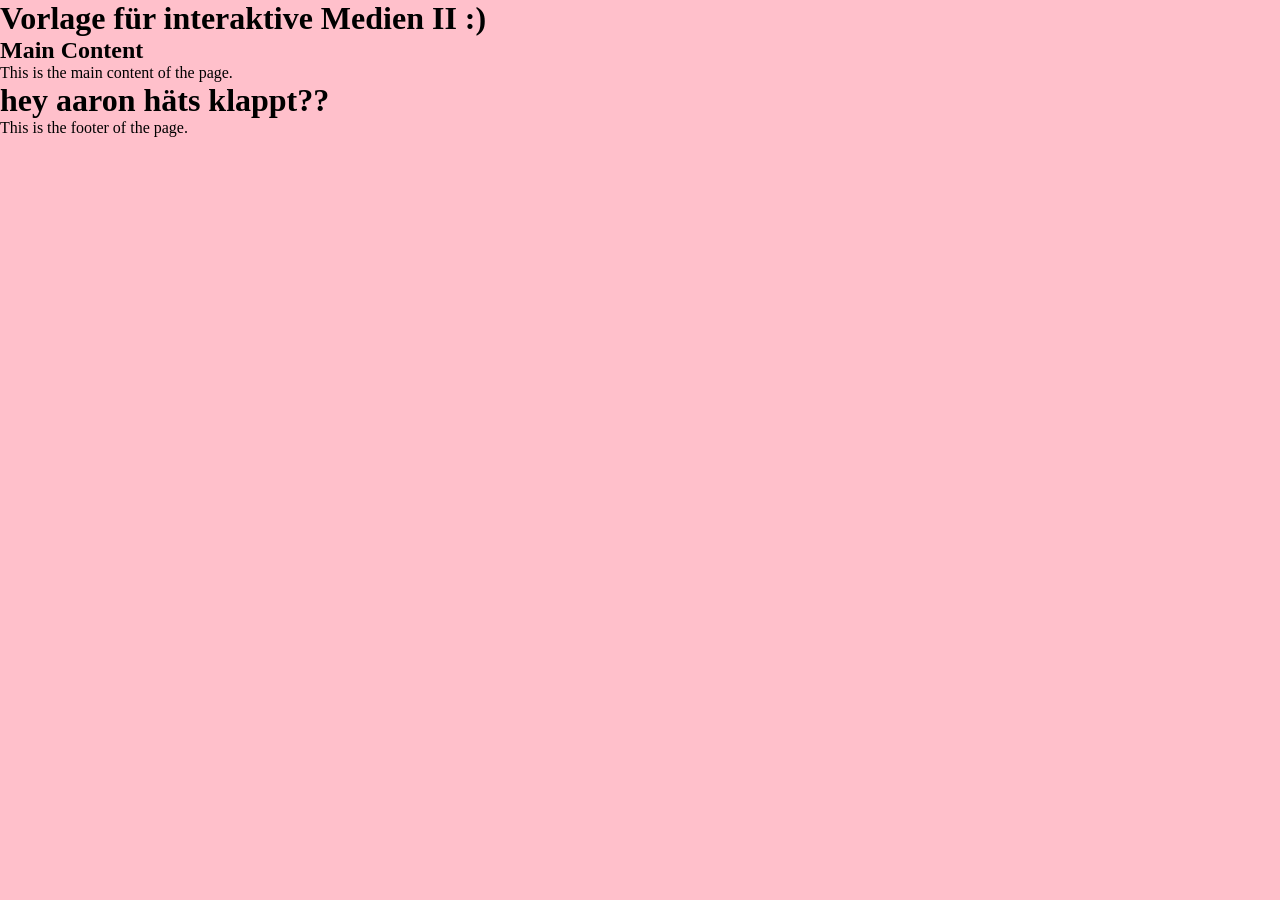
==== index.html @ 3a1ba5ca "frage" ====
<!DOCTYPE html>
<html lang="de">
<head>
    <meta charset="UTF-8">
    <meta name="viewport" content="width=device-width, initial-scale=1.0">
    <title>Cocktail API</title>
    <link rel="stylesheet" href="css/style.css">
</head>
<body>
    <header>
        <h1>Vorlage für interaktive Medien II :)</h1>

    </header>
    <main>
        <h2>Main Content</h2>
        <p>This is the main content of the page.</p>
        <h1 >hey aaron häts klappt??</h1>

    </main>
    <footer>
        <p>This is the footer of the page.</p>

    </footer>
    <script src="js/script.js" type="module"></script>
</body>
</html>
---- css/style.css ----
* {
    margin: 0;
    padding: 0;
    box-sizing: border-box;
}


body {
    background-color: pink;
}
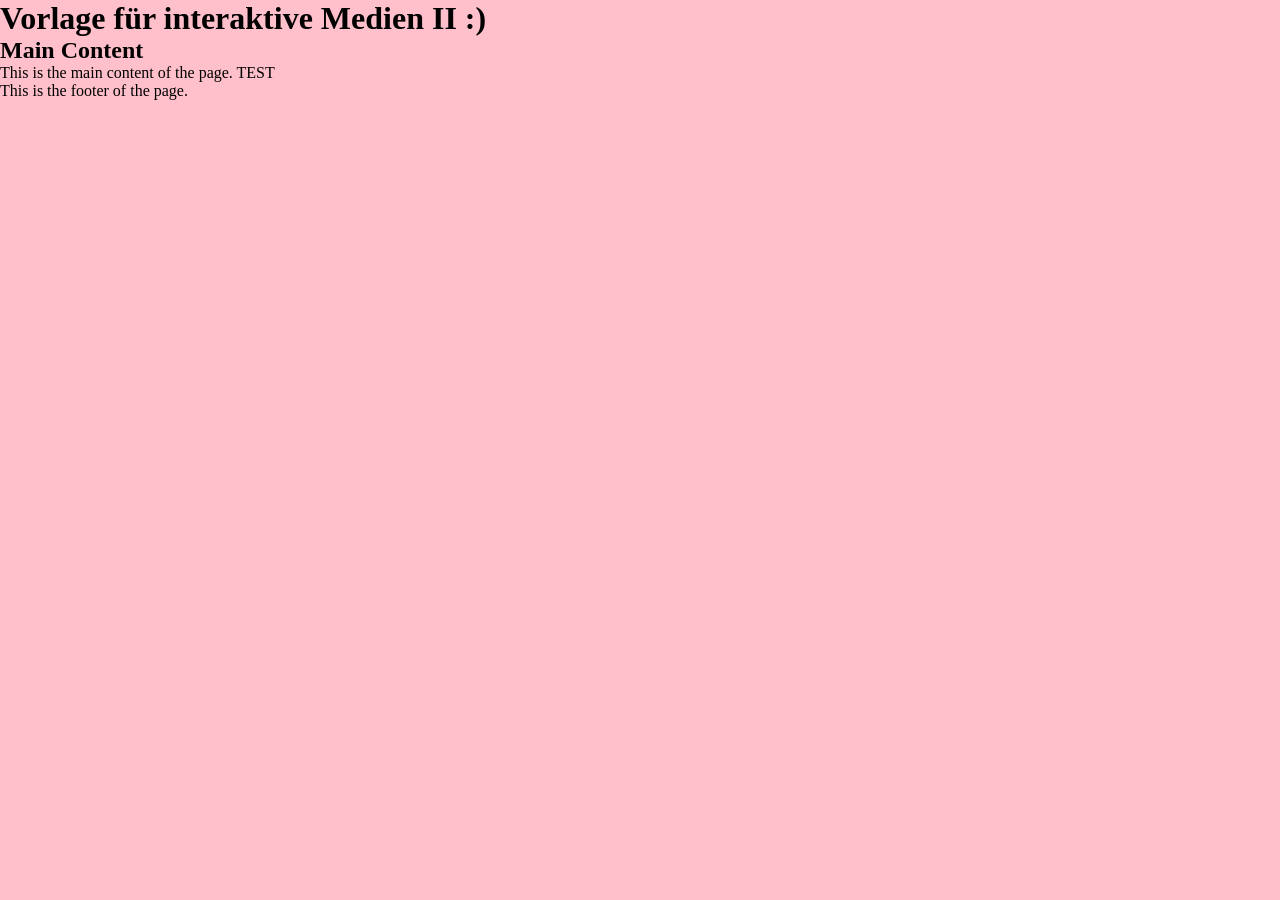
==== commit 7d4515d7: "test" ====
--- a/index.html
+++ b/index.html
@@ -13,8 +13,7 @@
     </header>
     <main>
         <h2>Main Content</h2>
-        <p>This is the main content of the page.</p>
-        <h1 >hey aaron häts klappt??</h1>
+        <p>This is the main content of the page. TEST</p>
 
     </main>
     <footer>
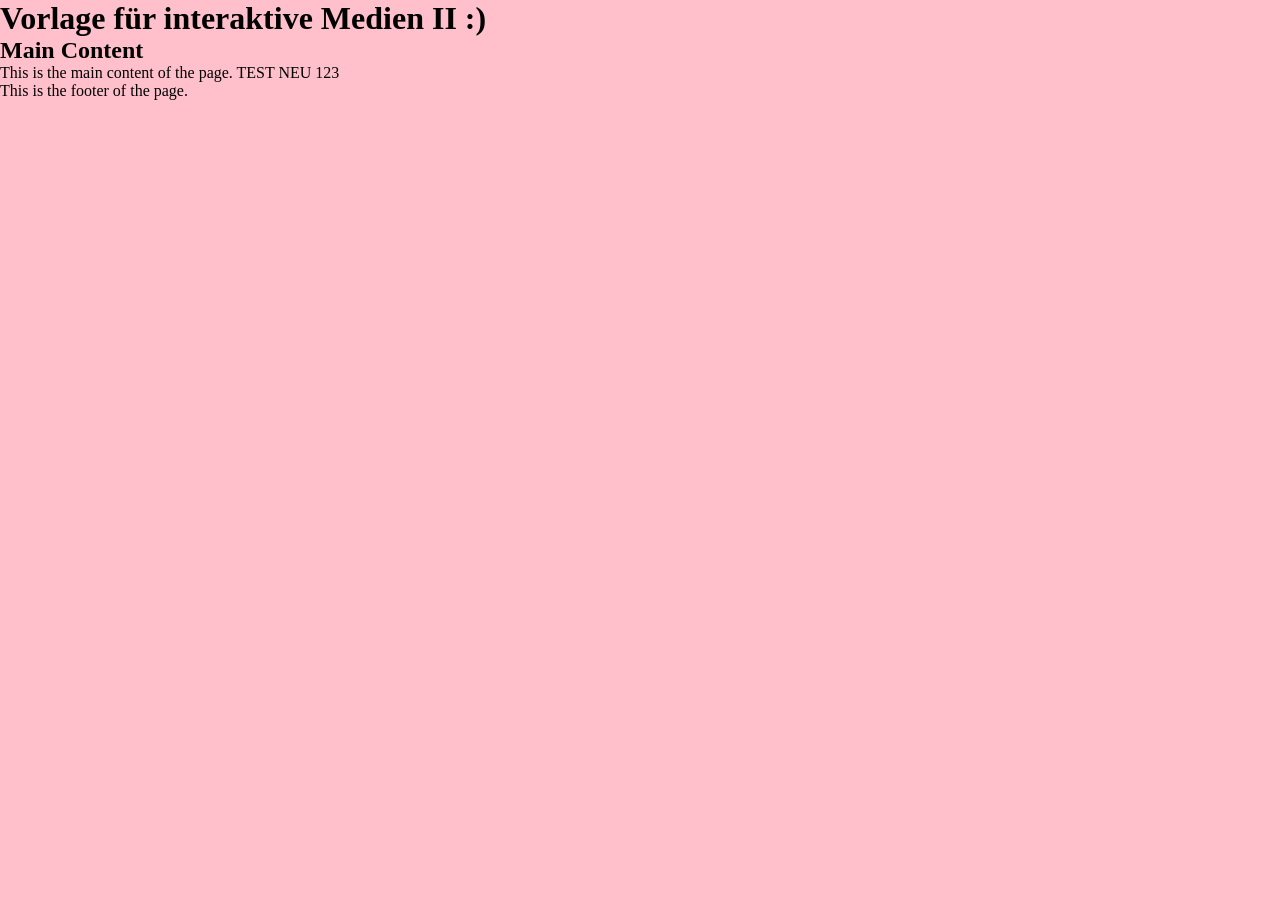
==== commit 65ef87c6: "Update index.html" ====
--- a/index.html
+++ b/index.html
@@ -13,7 +13,7 @@
     </header>
     <main>
         <h2>Main Content</h2>
-        <p>This is the main content of the page. TEST</p>
+        <p>This is the main content of the page. TEST NEU 123</p>
 
     </main>
     <footer>
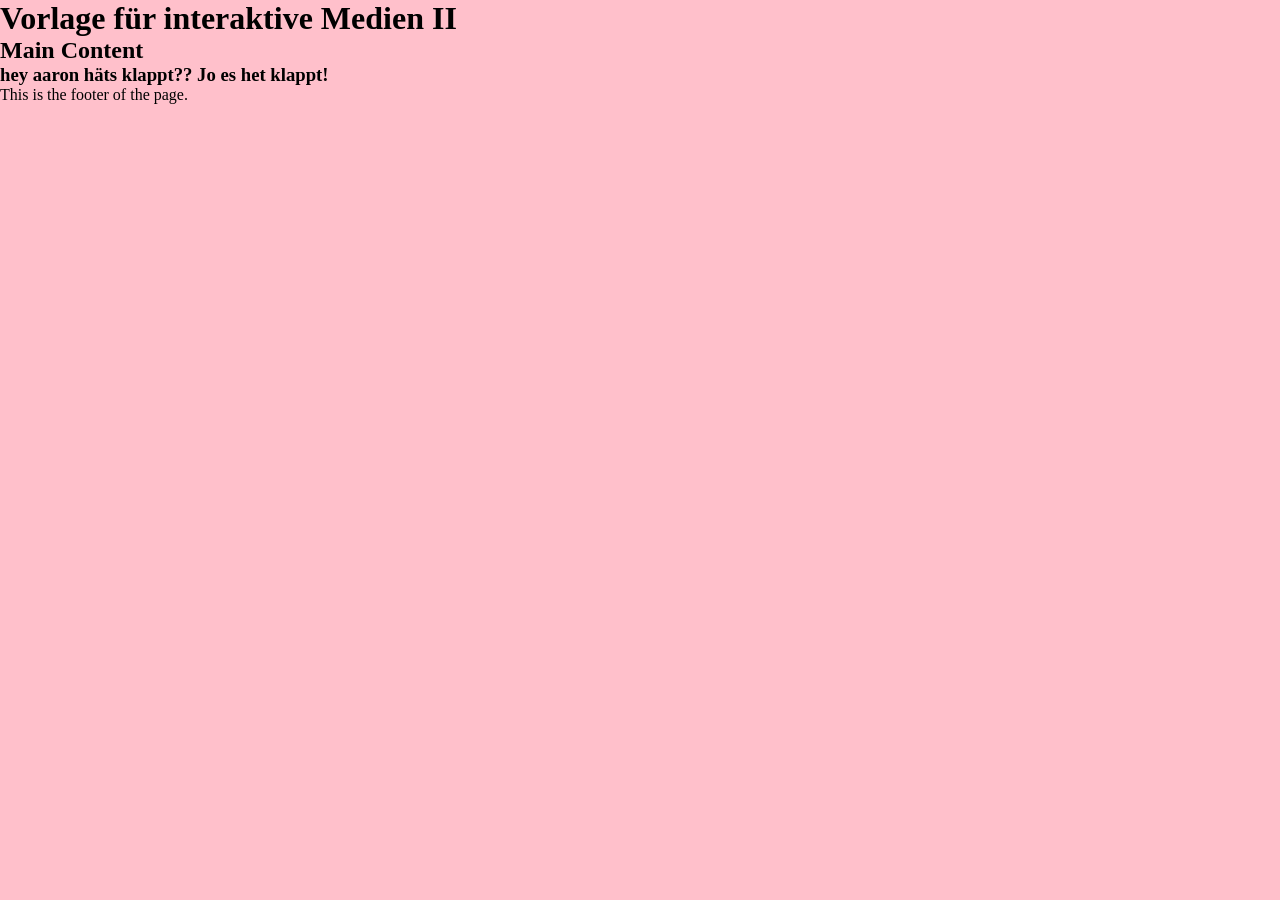
==== commit 71ba5141: "Merge branch 'main' of https://github.com/VivienneKohlerFHGR/01_Semsterarbeit" ====
--- a/index.html
+++ b/index.html
@@ -8,13 +8,12 @@
 </head>
 <body>
     <header>
-        <h1>Vorlage für interaktive Medien II :)</h1>
+        <h1>Vorlage für interaktive Medien II</h1>
 
     </header>
     <main>
         <h2>Main Content</h2>
-        <p>This is the main content of the page. TEST NEU 123</p>
-
+        <h3>hey aaron häts klappt?? Jo es het klappt!</h3>
     </main>
     <footer>
         <p>This is the footer of the page.</p>
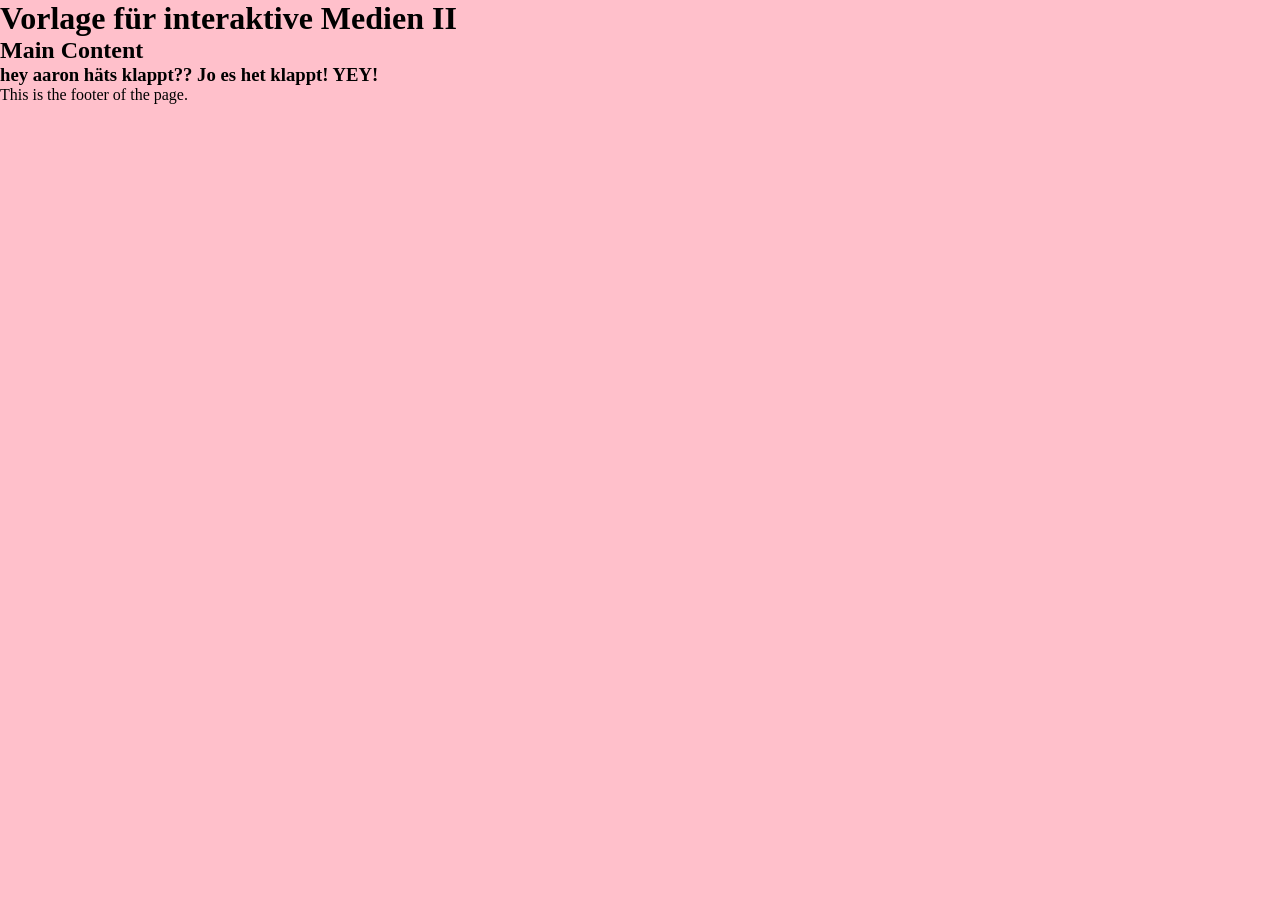
==== commit 2be0bc67: "Geantwortet" ====
--- a/index.html
+++ b/index.html
@@ -13,7 +13,7 @@
     </header>
     <main>
         <h2>Main Content</h2>
-        <h3>hey aaron häts klappt?? Jo es het klappt!</h3>
+        <h3>hey aaron häts klappt?? Jo es het klappt! YEY!</h3>
     </main>
     <footer>
         <p>This is the footer of the page.</p>
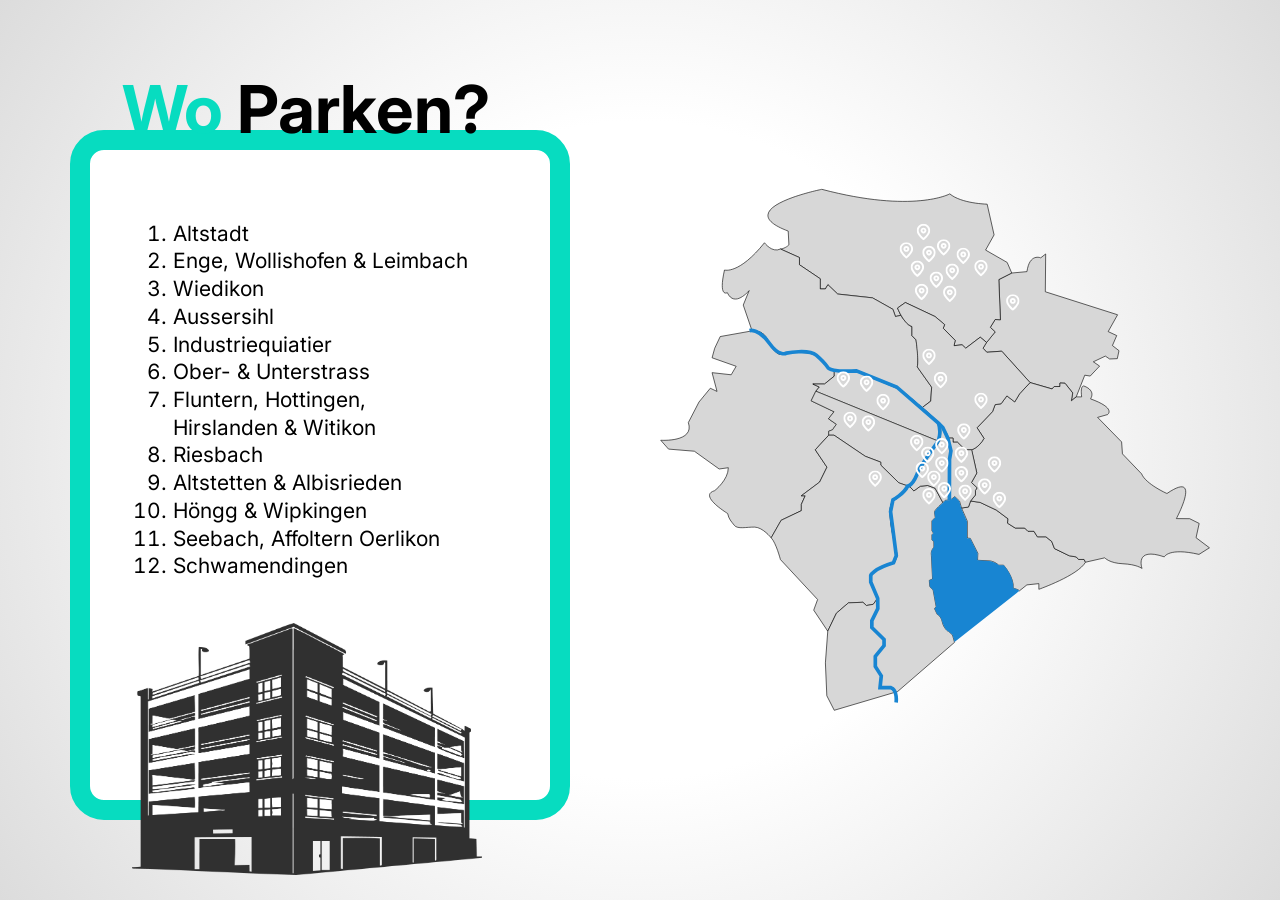
==== commit c98693db: "Startseite erstellt" ====
--- a/index.html
+++ b/index.html
@@ -1,24 +1,41 @@
 <!DOCTYPE html>
 <html lang="de">
 <head>
-    <meta charset="UTF-8">
-    <meta name="viewport" content="width=device-width, initial-scale=1.0">
-    <title>Cocktail API</title>
-    <link rel="stylesheet" href="css/style.css">
+  <meta charset="UTF-8">
+  <title>Wo Parken?</title>
+  <link rel="stylesheet" href="css/style.css">
 </head>
 <body>
-    <header>
-        <h1>Vorlage für interaktive Medien II</h1>
 
-    </header>
-    <main>
-        <h2>Main Content</h2>
-        <h3>hey aaron häts klappt?? Jo es het klappt! YEY!</h3>
-    </main>
-    <footer>
-        <p>This is the footer of the page.</p>
+<main class="home">
 
-    </footer>
-    <script src="js/script.js" type="module"></script>
+  <section class="info-box">
+    <h1><span>Wo</span> Parken?</h1>
+
+    <div class="district-card">
+      <ol class="district-list">
+        <li data-district="kreis1">Altstadt</li>
+        <li data-district="kreis2">Enge, Wollishofen & Leimbach</li>
+        <li data-district="kreis3">Wiedikon</li>
+        <li data-district="kreis4">Aussersihl</li>
+        <li data-district="kreis5">Industriequiatier</li>
+        <li data-district="kreis6">Ober- & Unterstrass</li>
+        <li data-district="kreis7">Fluntern, Hottingen,<br>Hirslanden & Witikon</li>
+        <li data-district="kreis8">Riesbach</li>
+        <li data-district="kreis9">Altstetten & Albisrieden</li>
+        <li data-district="kreis10">Höngg & Wipkingen</li>
+        <li data-district="kreis11">Seebach, Affoltern Oerlikon</li>
+        <li data-district="kreis12">Schwamendingen</li>
+      </ol>
+
+      <img class="parking-house" src="assets/parkhaus.png" alt="Parkhaus">
+    </div>
+  </section>
+
+    <section class="map-area" id="mapArea"></section>
+
+</main>
+
+<script src="js/script.js"></script>
 </body>
 </html>
--- a/css/style.css
+++ b/css/style.css
@@ -1,11 +1,137 @@
-* {
-    margin: 0;
-    padding: 0;
-    box-sizing: border-box;
+@import "fonts.css";
+
+:root {
+  --turquoise: #07DCC0;
+  --red: #FF3131;
+  --black: #000000;
 }
 
+* {
+  box-sizing: border-box;
+}
 
 body {
-    background-color: pink;
+  margin: 0;
+  font-family: 'inter', Arial, sans-serif;
+  color: var(--black);
+  background: radial-gradient(circle at center, #ffffff 42%, #dcdcdc 100%);
 }
 
+.home {
+  min-height: 100vh;
+  display: grid;
+  grid-template-columns: 520px 1fr;
+  gap: 70px;
+  align-items: center;
+  padding: 45px 70px;
+}
+
+.info-box {
+  position: relative;
+  width: 500px;
+}
+
+.info-box h1 {
+  font-size: 66px;
+  line-height: 0.9;
+  margin: 0 0 -10px 52px;
+  font-weight: 700;
+  position: relative;
+  z-index: 3;
+}
+
+.info-box h1 span {
+  color: var(--turquoise);
+}
+
+.district-card {
+  width: 500px;
+  height: 690px;
+  border: 20px solid var(--turquoise);
+  border-radius: 34px;
+  background: #ffffff;
+  padding: 70px 45px 0;
+  position: relative;
+  overflow: visible;
+}
+
+.district-list {
+  margin: 0;
+  padding-left: 38px;
+  font-size: 21px;
+  line-height: 1.32;
+  font-weight: 400;
+  position: relative;
+  z-index: 2;
+}
+
+.district-list li {
+  cursor: pointer;
+  color: var(--black);
+  transition: color 0.2s ease, transform 0.2s ease;
+}
+
+.district-list li:hover,
+.district-list li.active {
+  color: var(--red);
+  transform: translateX(5px);
+}
+
+.parking-house {
+  position: absolute;
+  left: 42px;
+  bottom: -75px;
+  width: 350px;
+  z-index: 1;
+}
+
+.map-area {
+  display: flex;
+  align-items: center;
+  justify-content: center;
+  width: 100%;
+}
+
+.map-area svg {
+  width: 100%;
+  max-width: 850px;
+  max-height: 82vh;
+  height: auto;
+  display: block;
+  overflow: visible;
+}
+
+#districts path {
+  transition: fill 0.25s ease;
+}
+
+#districts path.active {
+  fill: var(--turquoise);
+}
+
+#pins g {
+  cursor: pointer;
+}
+
+#pins g path {
+  transition: fill 0.2s ease;
+}
+
+#pins g.active path,
+#pins g:hover path {
+  fill: var(--red);
+}
+
+#districts > path.active {
+  fill: #07DCC0 !important;
+}
+
+#pins > g.active path,
+#pins > g:hover path {
+  fill: #FF3131 !important;
+}
+
+#pins > g {
+  pointer-events: all;
+  cursor: pointer;
+}
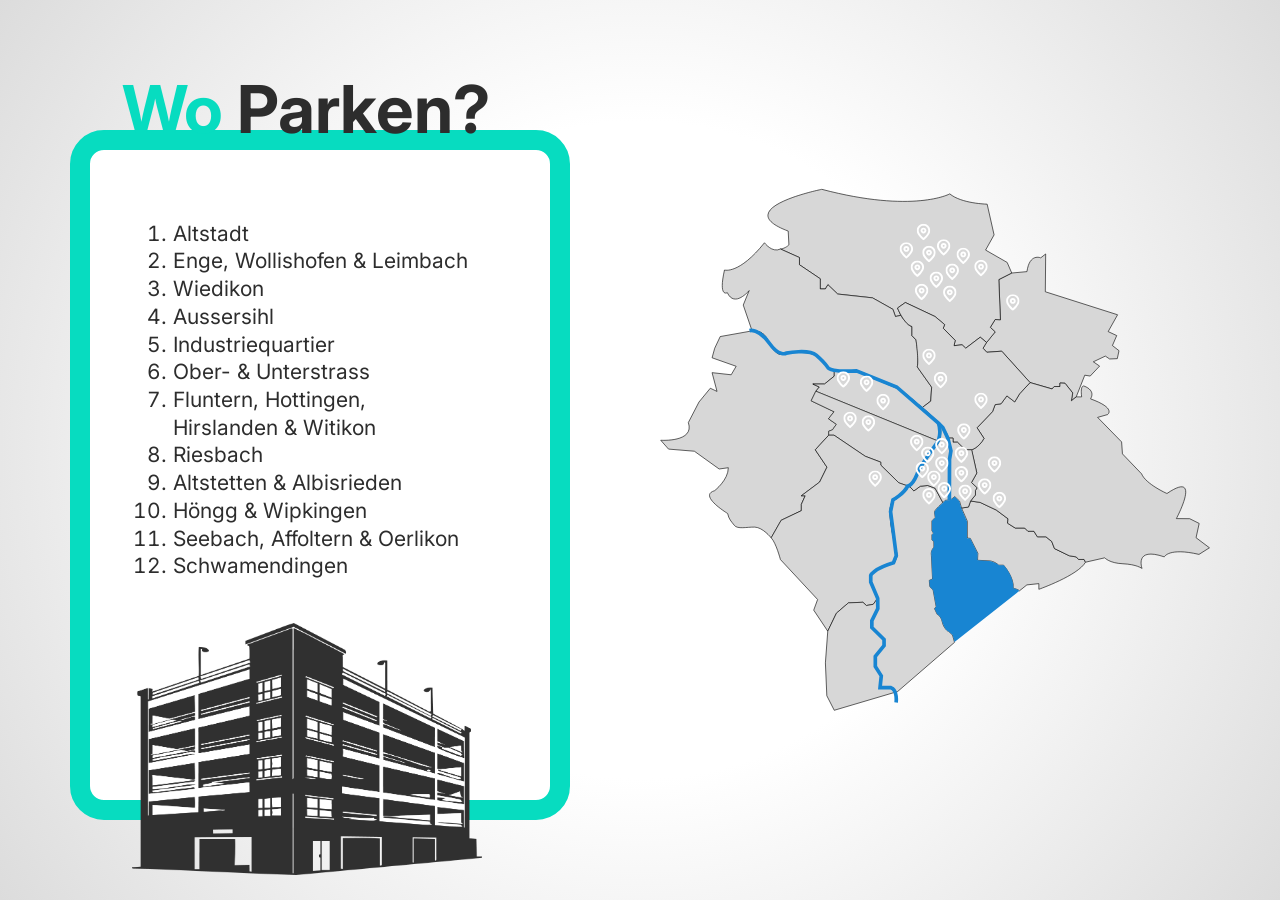
==== commit b3b6612d: "Unterseite Parkhaus erstellt" ====
--- a/index.html
+++ b/index.html
@@ -2,13 +2,13 @@
 <html lang="de">
 <head>
   <meta charset="UTF-8">
+  <meta name="viewport" content="width=device-width, initial-scale=1.0">
   <title>Wo Parken?</title>
   <link rel="stylesheet" href="css/style.css">
 </head>
 <body>
 
 <main class="home">
-
   <section class="info-box">
     <h1><span>Wo</span> Parken?</h1>
 
@@ -18,24 +18,27 @@
         <li data-district="kreis2">Enge, Wollishofen & Leimbach</li>
         <li data-district="kreis3">Wiedikon</li>
         <li data-district="kreis4">Aussersihl</li>
-        <li data-district="kreis5">Industriequiatier</li>
+        <li data-district="kreis5">Industriequartier</li>
         <li data-district="kreis6">Ober- & Unterstrass</li>
         <li data-district="kreis7">Fluntern, Hottingen,<br>Hirslanden & Witikon</li>
         <li data-district="kreis8">Riesbach</li>
         <li data-district="kreis9">Altstetten & Albisrieden</li>
         <li data-district="kreis10">Höngg & Wipkingen</li>
-        <li data-district="kreis11">Seebach, Affoltern Oerlikon</li>
+        <li data-district="kreis11">Seebach, Affoltern & Oerlikon</li>
         <li data-district="kreis12">Schwamendingen</li>
       </ol>
 
-      <img class="parking-house" src="assets/parkhaus.png" alt="Parkhaus">
+      <img class="parking-house-small" src="assets/parkhaus.png" alt="Parkhaus" loading="eager">
     </div>
   </section>
 
-    <section class="map-area" id="mapArea"></section>
+<section class="map-area" id="mapArea">
+  <p class="loading-text">Karte wird geladen …</p>
+</section>
 
+<div id="pinLabel" class="pin-label"></div>
 </main>
 
-<script src="js/script.js"></script>
+<script src="js/script.js" defer></script>
 </body>
 </html>
--- a/css/style.css
+++ b/css/style.css
@@ -3,7 +3,8 @@
 :root {
   --turquoise: #07DCC0;
   --red: #FF3131;
-  --black: #000000;
+  --black: #2d2d2d;
+  --grey: #e8e8e8;
 }
 
 * {
@@ -16,6 +17,13 @@
   color: var(--black);
   background: radial-gradient(circle at center, #ffffff 42%, #dcdcdc 100%);
 }
+
+.loading-text {
+  font-size: 18px;
+  color: #777;
+}
+
+/* Startseite */
 
 .home {
   min-height: 100vh;
@@ -27,8 +35,8 @@
 }
 
 .info-box {
-  position: relative;
   width: 500px;
+  position: relative;
 }
 
 .info-box h1 {
@@ -77,7 +85,7 @@
   transform: translateX(5px);
 }
 
-.parking-house {
+.parking-house-small {
   position: absolute;
   left: 42px;
   bottom: -75px;
@@ -101,37 +109,259 @@
   overflow: visible;
 }
 
-#districts path {
+/* SVG */
+
+#districts > path,
+#districts > g {
   transition: fill 0.25s ease;
-}
-
-#districts path.active {
-  fill: var(--turquoise);
-}
-
-#pins g {
   cursor: pointer;
 }
 
-#pins g path {
+#districts > path.active,
+#districts > g.active {
+  fill: var(--turquoise) !important;
+}
+
+.clickable-pin,
+.clickable-pin * {
+  cursor: pointer !important;
+  pointer-events: all !important;
+}
+
+.clickable-pin:hover path,
+.clickable-pin:hover polygon,
+.clickable-pin:hover circle {
+  fill: var(--red) !important;
+}
+
+/* Hitbox bleibt immer unsichtbar */
+.clickable-pin:hover .pin-hit-area,
+.pin-hit-area,
+.pin-hit-area:hover {
+  fill: transparent !important;
+  stroke: none !important;
+}
+
+/* Pins wieder weiss */
+#pins path,
+#pins polygon,
+#pins circle,
+#pins rect {
   transition: fill 0.2s ease;
 }
 
-#pins g.active path,
-#pins g:hover path {
-  fill: var(--red);
-}
-
-#districts > path.active {
-  fill: #07DCC0 !important;
-}
-
-#pins > g.active path,
-#pins > g:hover path {
-  fill: #FF3131 !important;
-}
-
-#pins > g {
-  pointer-events: all;
+/* Detailseite */
+
+.detail-page {
+  min-height: 100vh;
+  position: relative;
+  overflow: hidden;
+  padding: 110px 0 0 100px;
+}
+
+.detail-info-card {
+  width: 410px;
+  min-height: 620px;
+  background: #ffffff;
+  border: 30px solid var(--turquoise);
+  border-radius: 48px;
+  padding: 65px 35px 45px;
+  position: relative;
+  z-index: 3;
+}
+
+.detail-info-card h1 {
+  font-size: 36px;
+  margin: 0 0 26px;
+  line-height: 1.1;
+}
+
+.availability-bar {
+  width: 100%;
+  height: 22px;
+  background: var(--grey);
+  margin-bottom: 35px;
+  overflow: hidden;
+}
+
+#availabilityFill {
+  width: 0%;
+  height: 100%;
+  background: #cccccc;
+  transition: width 0.5s ease, background 0.3s ease;
+}
+
+.detail-address,
+.detail-status {
+  font-size: 23px;
+  margin: 0 0 12px;
+}
+
+.free-label {
+  font-size: 22px;
+  font-weight: 700;
+  margin: 20px 0 8px;
+}
+
+.digital-box {
+  background: #e9e9e9;
+  width: 100%;
+  height: 180px;
+  display: flex;
+  align-items: center;
+  justify-content: center;
+}
+
+.digital-number {
+  font-family: 'digitalnumbers', monospace;
+  font-size: 110px;
+  line-height: 1;
+  color: var(--black);
+}
+
+.mini-map-link {
+  position: absolute;
+  top: 35px;
+  right: 75px;
+  width: 240px;
+  z-index: 5;
+  display: block;
   cursor: pointer;
+}
+
+#miniMap svg {
+  width: 100%;
+  height: auto;
+  display: block;
+}
+
+.parking-house-large {
+  position: absolute;
+  right: -130px;
+  bottom: -10px;
+  width: 1050px;
+  max-width: 75vw;
+  z-index: 1;
+}
+
+@media (max-width: 1100px) {
+  .home {
+    grid-template-columns: 1fr;
+    padding: 35px;
+  }
+
+  .info-box,
+  .district-card {
+    width: 100%;
+  }
+
+  .detail-page {
+    padding: 80px 30px;
+  }
+
+  .detail-info-card {
+    width: 100%;
+    max-width: 410px;
+  }
+
+  .parking-house-large {
+    opacity: 0.25;
+  }
+
+  .mini-map-link {
+    width: 170px;
+    right: 30px;
+  }
+}
+
+.pin-label {
+  position: fixed;
+  right: 38px;
+  bottom: 32px;
+  z-index: 20;
+  background: #ffffff;
+  border: 4px solid var(--turquoise);
+  border-radius: 18px;
+  padding: 14px 20px;
+  font-size: 22px;
+  font-weight: 700;
+  color: var(--black);
+  box-shadow: 0 10px 35px rgba(0, 0, 0, 0.12);
+  opacity: 0;
+  transform: translateY(10px);
+  pointer-events: none;
+  transition: opacity 0.18s ease, transform 0.18s ease;
+}
+
+.pin-label.visible {
+  opacity: 1;
+  transform: translateY(0);
+}
+
+.pin-hit-area {
+  fill: transparent !important;
+  stroke: none !important;
+  pointer-events: all !important;
+  cursor: pointer !important;
+}
+
+/* ─────────────────────────────
+   Mini Originalkarte
+───────────────────────────── */
+
+.mini-original-map {
+  width: 100%;
+  height: auto;
+  display: block;
+}
+
+.mini-original-map #districts > path,
+.mini-original-map #districts > g {
+  transition: none !important;
+}
+
+.mini-map-link svg {
+  width: 100%;
+  max-width: 100%;
+  height: auto;
+  display: block;
+}
+
+/* ─────────────────────────────
+   Zurück Button
+───────────────────────────── */
+
+.back-button {
+  position: absolute;
+  top: 35px;
+  left: 100px;
+  z-index: 10;
+
+  display: inline-flex;
+  align-items: center;
+  gap: 10px;
+
+  padding: 14px 22px;
+
+  background: #ffffff;
+  border: 4px solid var(--turquoise);
+  border-radius: 18px;
+
+  color: var(--black);
+  text-decoration: none;
+  font-size: 20px;
+  font-weight: 700;
+
+  box-shadow: 0 10px 35px rgba(0, 0, 0, 0.12);
+
+  transition:
+    transform 0.18s ease,
+    background 0.18s ease,
+    color 0.18s ease;
+}
+
+.back-button:hover {
+  background: var(--turquoise);
+  color: #ffffff;
+  transform: translateX(-3px);
 }
